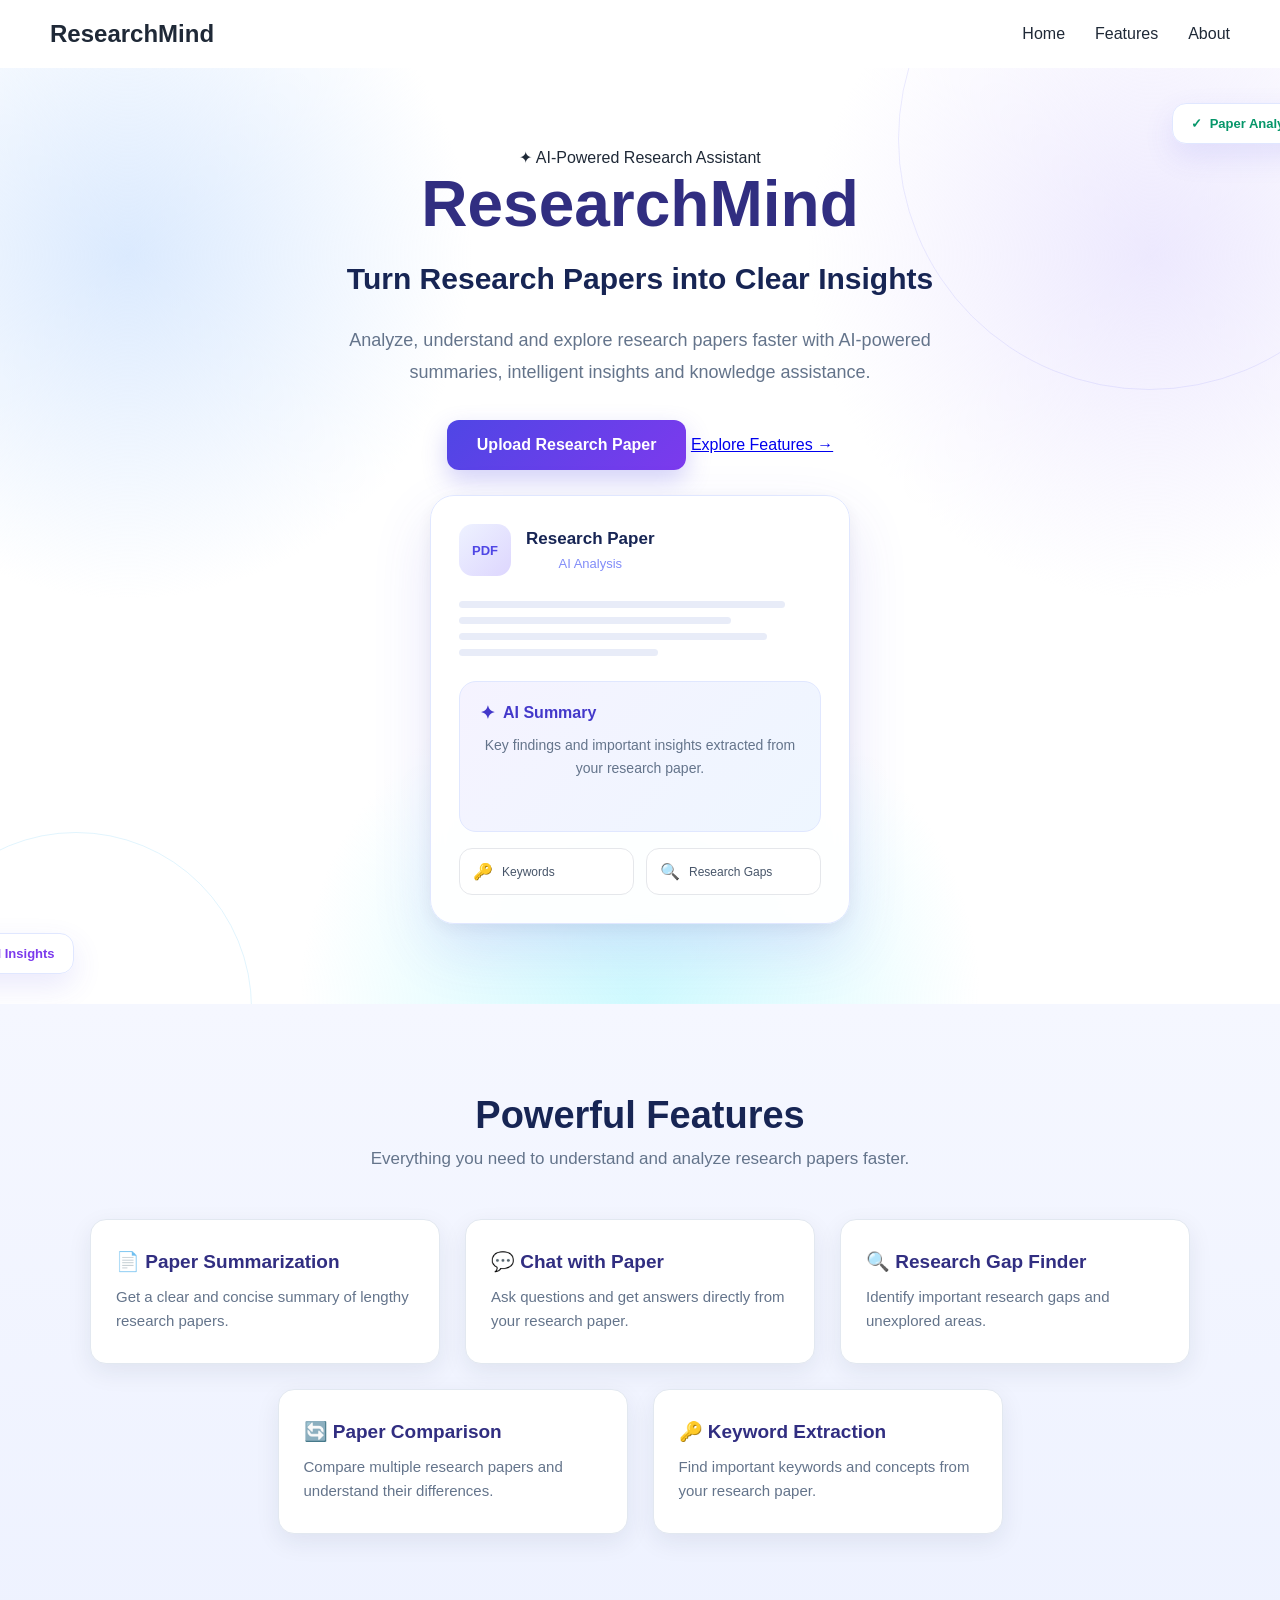
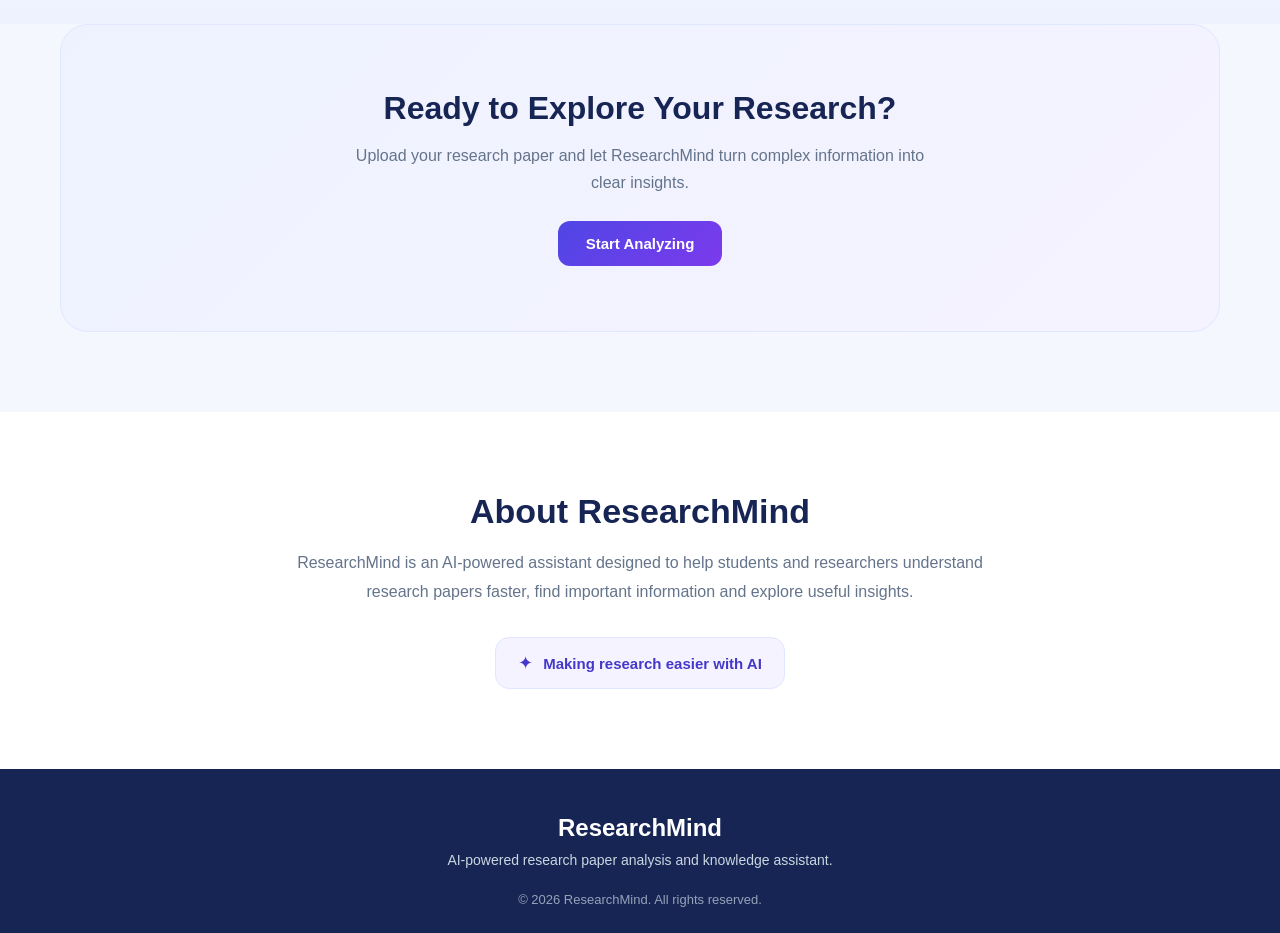
==== frontend/index.html @ e1a3903a "Added ResearchMind frontend" ====
<!DOCTYPE html>
<html lang="en">
<head>
    <meta charset="UTF-8">
    <meta name="viewport" content="width=device-width, initial-scale=1.0">
    <title>ResearchMind</title>

    <link rel="stylesheet" href="css/style.css">
</head>

<body>
    <nav class="navbar">
    <div class="logo">ResearchMind</div>

    <div class="nav-links">
        <a href="#home">Home</a>
        <a href="#features">Features</a>
        <a href="#about">About</a>
    </div>
</nav>

  <section class="hero" id="home">

    <div class="hero-content">

        <span class="hero-badge">✦ AI-Powered Research Assistant</span>

        <h1>ResearchMind</h1>

        <h2>
            Turn Research Papers into
            <span>Clear Insights</span>
        </h2>

        <p>
            Analyze, understand and explore research papers faster
            with AI-powered summaries, intelligent insights and
            knowledge assistance.
        </p>

        <div class="hero-buttons">
            <button>Upload Research Paper</button>
            <a href="#features">Explore Features →</a>
        </div>

    </div>


    <div class="hero-visual">

        <div class="paper-card">

            <div class="paper-top">
                <div class="pdf-icon">PDF</div>

                <div>
                    <strong>Research Paper</strong>
                    <small>AI Analysis</small>
                </div>
            </div>

            <div class="paper-lines">
                <span></span>
                <span></span>
                <span></span>
                <span></span>
            </div>

            <div class="analysis-box">
                <div class="analysis-title">
                    <span>✦</span>
                    AI Summary
                </div>

                <p>
                    Key findings and important insights
                    extracted from your research paper.
                </p>
            </div>

            <div class="mini-cards">

                <div class="mini-card">
                    <b>🔑</b>
                    <span>Keywords</span>
                </div>

                <div class="mini-card">
                    <b>🔍</b>
                    <span>Research Gaps</span>
                </div>

            </div>

        </div>

        <div class="floating-card summary-card">
            <span>✓</span>
            Paper Analyzed
        </div>

        <div class="floating-card insight-card">
            ✦ AI Insights
        </div>

    </div>

</section>
<section class="features" id="features">
    <h2>Powerful Features</h2>
    <p class="features-subtitle">
        Everything you need to understand and analyze research papers faster.
    </p>

    <div class="feature-container">

        <div class="feature-card">
            <h3>📄 Paper Summarization</h3>
            <p>Get a clear and concise summary of lengthy research papers.</p>
        </div>

        <div class="feature-card">
            <h3>💬 Chat with Paper</h3>
            <p>Ask questions and get answers directly from your research paper.</p>
        </div>

        <div class="feature-card">
            <h3>🔍 Research Gap Finder</h3>
            <p>Identify important research gaps and unexplored areas.</p>
        </div>

        <div class="feature-card">
            <h3>🔄 Paper Comparison</h3>
            <p>Compare multiple research papers and understand their differences.</p>
        </div>

        <div class="feature-card">
            <h3>🔑 Keyword Extraction</h3>
            <p>Find important keywords and concepts from your research paper.</p>
        </div>
    </div>
</section>
<section class="cta-section">

    <h2>Ready to Explore Your Research?</h2>

    <p>
        Upload your research paper and let ResearchMind
        turn complex information into clear insights.
    </p>

    <button>Start Analyzing</button>

</section>
<section class="about-section" id="about">

    <h2>About ResearchMind</h2>

    <p>
        ResearchMind is an AI-powered assistant designed to help
        students and researchers understand research papers faster,
        find important information and explore useful insights.
    </p>
    <div class="about-highlight">
    <span>✦</span>
    <strong>Making research easier with AI</strong>
</div>

</section>
<footer class="footer">
    <div class="footer-logo">ResearchMind</div>

    <p>AI-powered research paper analysis and knowledge assistant.</p>

    <span>© 2026 ResearchMind. All rights reserved.</span>
</footer>
    <script src="js/script.js"></script>
</body>
</html>
---- frontend/css/style.css ----
* {
    margin: 0;
    padding: 0;
    box-sizing: border-box;
}

body {
    font-family: Arial, sans-serif;
    background: #f5f7ff;
    color: #1f2937;
}

.hero {
    min-height: 85vh;
    display: flex;
    flex-direction: column;
    justify-content: center;
    align-items: center;
    text-align: center;
    padding: 80px 40px;

    background:
        radial-gradient(circle at 10% 20%, #dbeafe 0%, transparent 25%),
        radial-gradient(circle at 90% 20%, #ede9fe 0%, transparent 25%),
        radial-gradient(circle at 50% 100%, #cffafe 0%, transparent 30%),
        #ffffff;

    position: relative;
    overflow: hidden;
}
.hero::before {
    content: "";
    position: absolute;
    width: 500px;
    height: 500px;
    border: 1px solid rgba(99, 102, 241, 0.12);
    border-radius: 50%;
    top: -180px;
    right: -120px;
}

.hero::after {
    content: "";
    position: absolute;
    width: 350px;
    height: 350px;
    border: 1px solid rgba(14, 165, 233, 0.12);
    border-radius: 50%;
    bottom: -180px;
    left: -100px;
}
.hero h1 {
    font-size: 64px;
    margin-bottom: 18px;
    color: #312e81;
    font-weight: 700;
}

.hero h2 {
    font-size: 30px;
    max-width: 850px;
    margin-bottom: 20px;
    color: #172554;
    line-height: 1.3;
}

.hero p {
    max-width: 650px;
    font-size: 18px;
    line-height: 1.7;
    margin-bottom: 32px;
    color: #64748b;
}

.hero button {
    padding: 15px 32px;
    font-size: 16px;
    font-weight: 600;
    color: white;
    background: linear-gradient(135deg, #4f46e5, #7c3aed);
    border: none;
    border-radius: 10px;
    cursor: pointer;
    box-shadow: 0 8px 20px rgba(79, 70, 229, 0.25);
    transition: 0.3s ease;
}

.hero button:hover {
    transform: translateY(-3px);
    box-shadow: 0 12px 25px rgba(79, 70, 229, 0.35);
}
.navbar {
    width: 100%;
    padding: 20px 50px;
    display: flex;
    justify-content: space-between;
    align-items: center;
    background: white;
}

.logo {
    font-size: 24px;
    font-weight: bold;
}

.nav-links {
    display: flex;
    gap: 30px;
}

.nav-links a {
    text-decoration: none;
    color: #1f2937;
    font-size: 16px;
}
/* Features Section */

.features {
    padding: 90px 60px;
    text-align: center;
    background: linear-gradient(180deg, #f5f7ff, #eef2ff);
}

.features h2 {
    font-size: 38px;
    margin-bottom: 12px;
    color: #172554;
}

.features-subtitle {
    font-size: 17px;
    color: #64748b;
    margin-bottom: 50px;
}

.feature-container {
    max-width: 1100px;
    margin: auto;
    display: grid;
    grid-template-columns: repeat(3, 1fr);
    gap: 25px;
}.feature-container {
    max-width: 1100px;
    margin: auto;
    display: grid;
    grid-template-columns: repeat(6, 1fr);
    gap: 25px;
}

.feature-card {
    grid-column: span 2;
}
.feature-card:nth-child(4) {
    grid-column: 2 / span 2;
}

.feature-card:nth-child(5) {
    grid-column: 4 / span 2;
}

.feature-card {
    background: white;
    padding: 30px 25px;
    border-radius: 16px;
    text-align: left;
    box-shadow: 0 8px 25px rgba(30, 41, 59, 0.08);
    border: 1px solid #e2e8f0;
    transition: 0.3s ease;
}

.feature-card:hover {
    transform: translateY(-8px);
    box-shadow: 0 15px 35px rgba(30, 41, 59, 0.15);
}

.feature-card h3 {
    font-size: 19px;
    margin-bottom: 12px;
    color: #312e81;
}

.feature-card p {
    font-size: 15px;
    line-height: 1.6;
    color: #64748b;
}
.hero-content {
    max-width: 600px;
}

.hero-badge {
    margin-bottom: 24px;
}

.hero-content h1 {
    margin-bottom: 18px;
}

.hero-content h2 {
    margin-bottom: 24px;
    line-height: 1.35;
}

.hero-content p {
    margin-bottom: 32px;
    line-height: 1.8;
}

.hero-buttons {
    margin-top: 8px;
}.analysis-box {
    margin-top: 8px;
}.hero-visual {
    margin-top: 25px;
}.hero-buttons button {
    border: none;
    padding: 16px 30px;
    border-radius: 12px;
    font-size: 16px;
    font-weight: 600;
    cursor: pointer;

    background: linear-gradient(135deg, #4f46e5, #7c3aed);
    color: white;

    box-shadow: 0 10px 25px rgba(79, 70, 229, 0.25);

    transition: all 0.25s ease;
}

.hero-buttons button:hover {
    transform: translateY(-2px);
    box-shadow: 0 14px 30px rgba(79, 70, 229, 0.32);
}/* Research Paper Visual */

.paper-card {
    width: 420px;
    padding: 28px;
    background: rgba(255, 255, 255, 0.92);
    border: 1px solid #e0e7ff;
    border-radius: 24px;
    box-shadow:
        0 25px 60px rgba(79, 70, 229, 0.14),
        0 5px 20px rgba(15, 23, 42, 0.06);
    backdrop-filter: blur(10px);
    position: relative;
}

.paper-top {
    display: flex;
    align-items: center;
    gap: 15px;
    margin-bottom: 25px;
}

.pdf-icon {
    width: 52px;
    height: 52px;
    display: flex;
    align-items: center;
    justify-content: center;
    border-radius: 14px;
    background: linear-gradient(135deg, #eef2ff, #ddd6fe);
    color: #4f46e5;
    font-size: 13px;
    font-weight: 800;
}

.paper-top strong {
    display: block;
    color: #172554;
    font-size: 17px;
    margin-bottom: 5px;
}

.paper-top small {
    color: #818cf8;
    font-size: 13px;
}

.paper-lines {
    display: flex;
    flex-direction: column;
    gap: 9px;
    margin-bottom: 25px;
}

.paper-lines span {
    height: 7px;
    border-radius: 10px;
    background: #e8ecf8;
}

.paper-lines span:nth-child(1) {
    width: 90%;
}

.paper-lines span:nth-child(2) {
    width: 75%;
}

.paper-lines span:nth-child(3) {
    width: 85%;
}

.paper-lines span:nth-child(4) {
    width: 55%;
}

/* AI Summary */

.analysis-box {
    padding: 20px;
    border-radius: 17px;
    background: linear-gradient(135deg, #f5f3ff, #eef6ff);
    border: 1px solid #e0e7ff;
}

.analysis-title {
    display: flex;
    align-items: center;
    gap: 8px;
    color: #4338ca;
    font-weight: 700;
    margin-bottom: 10px;
}

.analysis-title span {
    font-size: 18px;
}

.analysis-box p {
    color: #64748b;
    font-size: 14px;
    line-height: 1.6;
}

/* Small feature cards */

.mini-cards {
    display: flex;
    gap: 12px;
    margin-top: 16px;
}

.mini-card {
    flex: 1;
    padding: 13px;
    border-radius: 13px;
    background: #ffffff;
    border: 1px solid #e5e7eb;
    display: flex;
    align-items: center;
    gap: 9px;
    font-size: 12px;
    color: #475569;
}

.mini-card b {
    font-size: 16px;
}

/* Floating AI cards */

.floating-card {
    position: absolute;
    padding: 12px 17px;
    border-radius: 12px;
    background: white;
    box-shadow: 0 12px 30px rgba(30, 41, 59, 0.12);
    border: 1px solid #e5e7eb;
    font-size: 13px;
    font-weight: 600;
}

.summary-card {
    top: 35px;
    right: -45px;
    color: #059669;
}

.insight-card {
    bottom: 30px;
    left: -45px;
    color: #7c3aed;
}
.floating-card {
    display: flex;
    align-items: center;
    gap: 8px;
    padding: 12px 18px;
    border-radius: 14px;
    background: rgba(255, 255, 255, 0.95);
    border: 1px solid #e0e7ff;
    box-shadow: 0 12px 30px rgba(79, 70, 229, 0.12);
    font-size: 13px;
    font-weight: 600;
    backdrop-filter: blur(8px);
}

.summary-card {
    color: #059669;
}

.insight-card {
    color: #7c3aed;
}
.cta-section {
    margin: 0 60px 80px;
    padding: 65px 30px;
    text-align: center;
    border-radius: 28px;
    background: linear-gradient(135deg, #eef2ff, #f5f3ff);
    border: 1px solid #e0e7ff;
}

.cta-section h2 {
    font-size: 32px;
    color: #172554;
    margin-bottom: 15px;
}

.cta-section p {
    max-width: 600px;
    margin: 0 auto 25px;
    color: #64748b;
    line-height: 1.7;
}

.cta-section button {
    border: none;
    padding: 14px 28px;
    border-radius: 12px;
    background: linear-gradient(135deg, #4f46e5, #7c3aed);
    color: white;
    font-size: 15px;
    font-weight: 600;
    cursor: pointer;
}
.footer {
    padding: 45px 30px 25px;
    text-align: center;
    background: #172554;
    color: white;
}

.footer-logo {
    font-size: 24px;
    font-weight: 700;
    margin-bottom: 10px;
}

.footer p {
    color: #cbd5e1;
    font-size: 14px;
    margin-bottom: 22px;
}

.footer span {
    color: #94a3b8;
    font-size: 13px;
}
html {
    scroll-behavior: smooth;
}
.about-section {
    padding: 80px 60px;
    text-align: center;
    background: white;
}

.about-section h2 {
    font-size: 34px;
    color: #172554;
    margin-bottom: 18px;
}

.about-section p {
    max-width: 750px;
    margin: auto;
    color: #64748b;
    font-size: 16px;
    line-height: 1.8;
}
.about-highlight {
    width: fit-content;
    margin: 30px auto 0;
    padding: 14px 22px;
    border-radius: 14px;
    background: #f5f3ff;
    border: 1px solid #e0e7ff;
    color: #4338ca;
    display: flex;
    align-items: center;
    gap: 10px;
    font-size: 15px;
}

.about-highlight span {
    font-size: 18px;
}
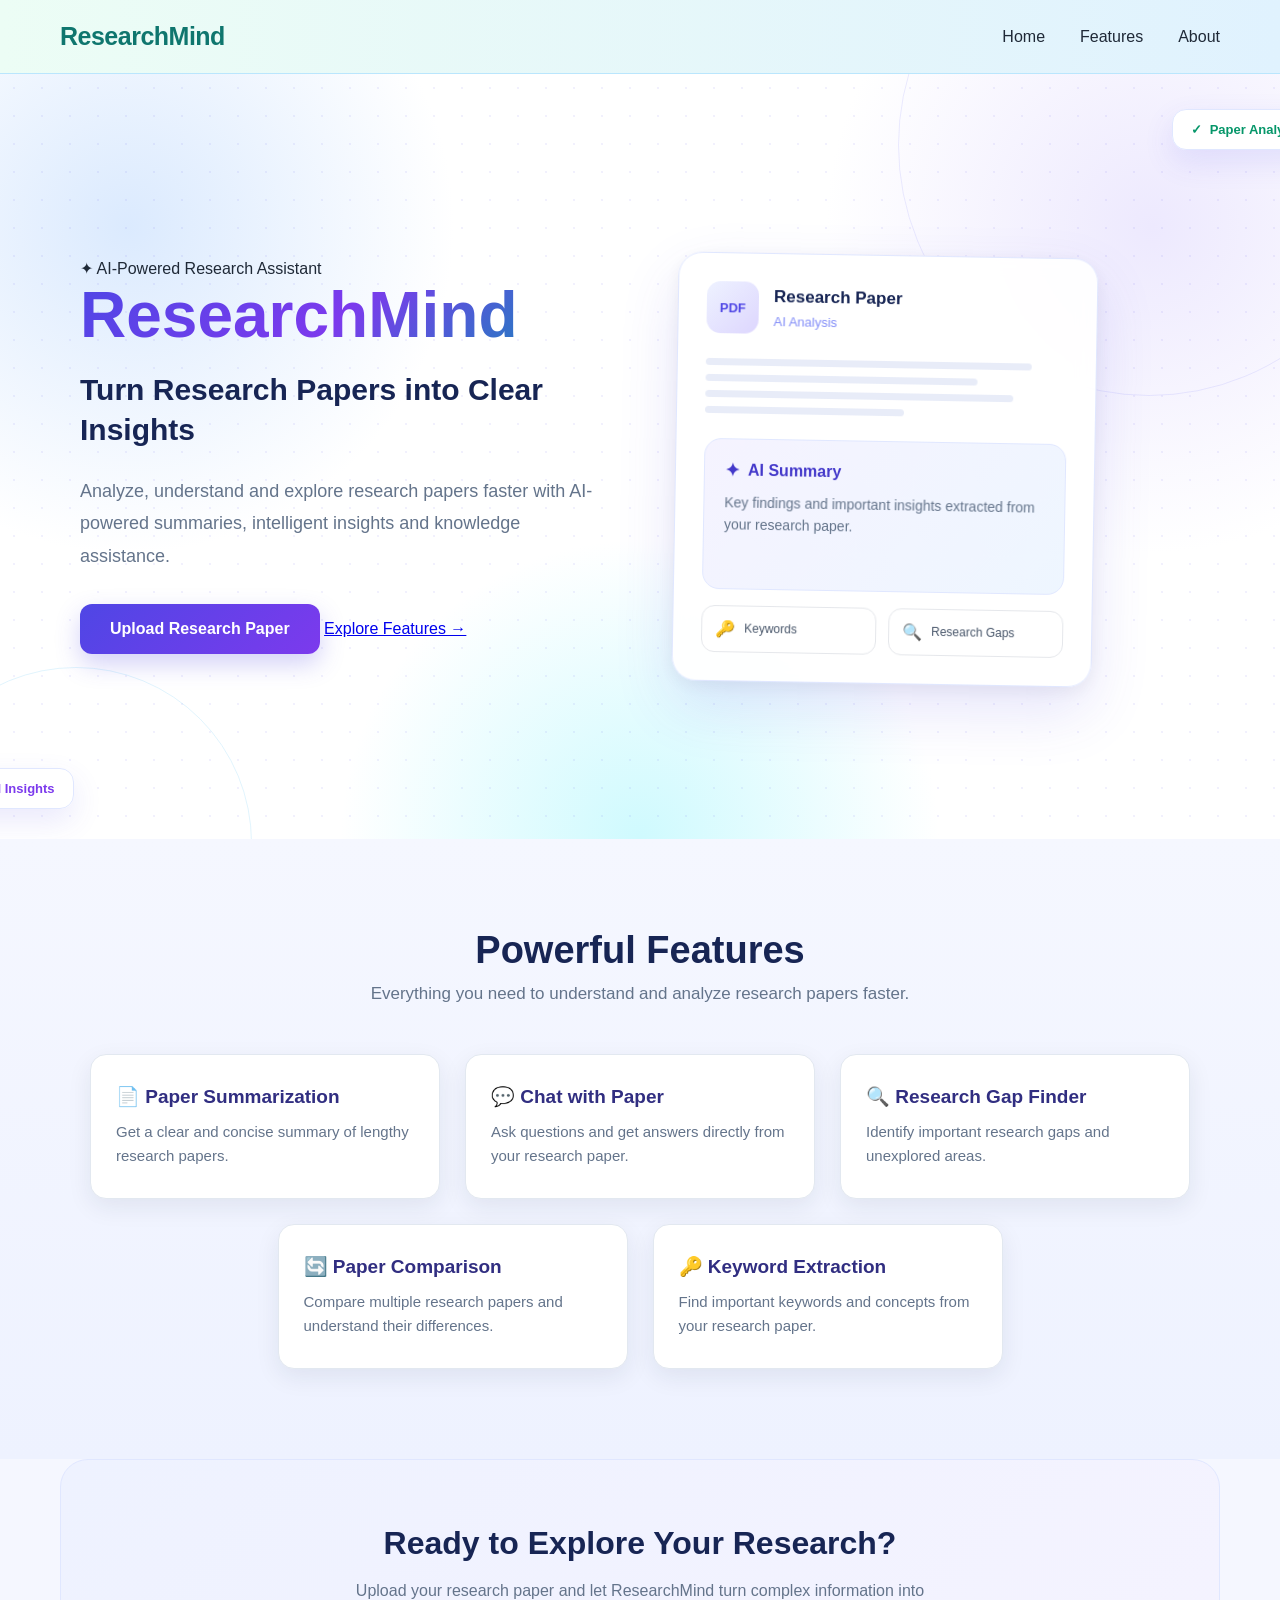
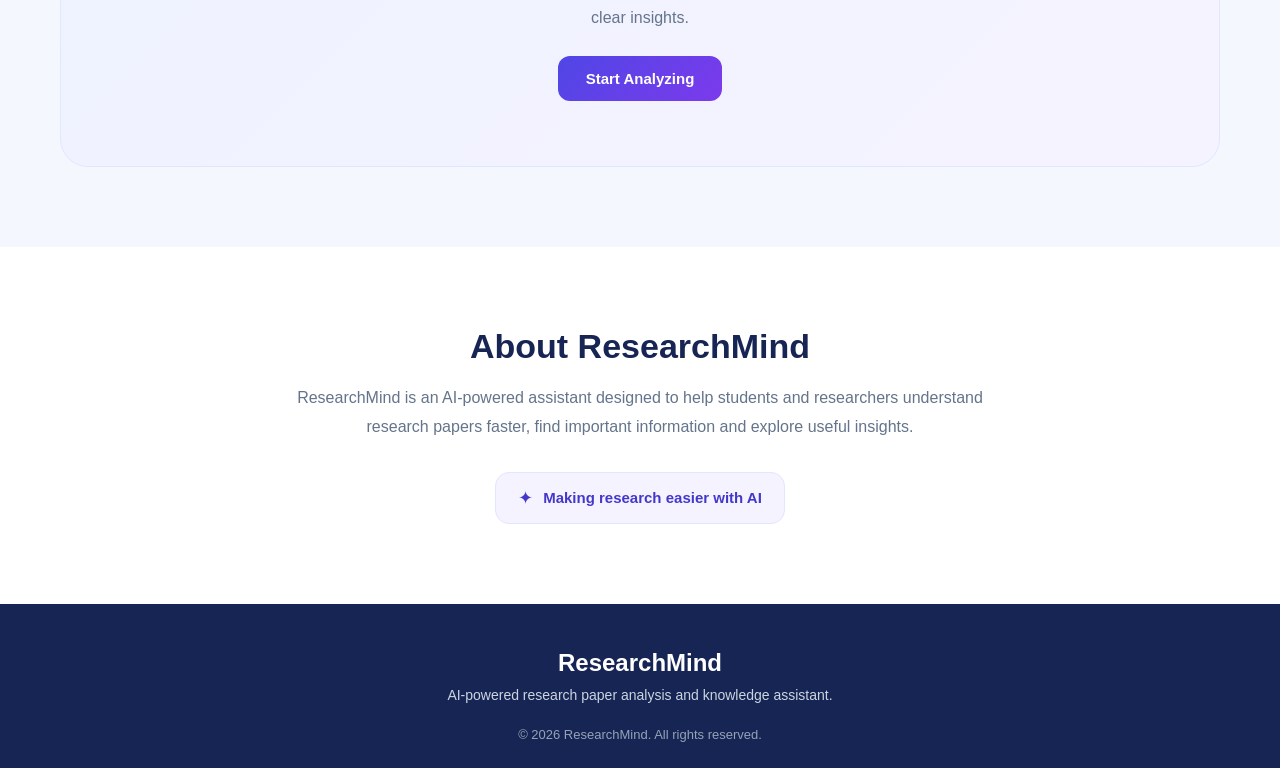
==== commit c1b58e01: "Completed frontend homepage and upload page" ====
--- a/frontend/index.html
+++ b/frontend/index.html
@@ -39,7 +39,7 @@
         </p>
 
         <div class="hero-buttons">
-            <button>Upload Research Paper</button>
+           <a href="upload.html" class="upload-btn">Upload Research Paper</a>
             <a href="#features">Explore Features →</a>
         </div>
 
--- a/frontend/css/style.css
+++ b/frontend/css/style.css
@@ -12,12 +12,11 @@
 
 .hero {
     min-height: 85vh;
-    display: flex;
-    flex-direction: column;
-    justify-content: center;
-    align-items: center;
-    text-align: center;
-    padding: 80px 40px;
+    display: grid;
+    grid-template-columns: 1fr 1fr;
+    align-items: center;
+    gap: 70px;
+    padding: 70px 80px;
 
     background:
         radial-gradient(circle at 10% 20%, #dbeafe 0%, transparent 25%),
@@ -498,4 +497,473 @@
 
 .about-highlight span {
     font-size: 18px;
+}
+.hero-content {
+    text-align: left;
+}
+
+.hero-buttons {
+    justify-content: flex-start;
+}.hero-content h1 {
+    font-family: "Trebuchet MS", sans-serif;
+    font-size: 64px;
+    font-weight: 800;
+    margin-bottom: 18px;
+
+    background: linear-gradient(135deg, #4f46e5, #7c3aed, #0891b2);
+    -webkit-background-clip: text;
+    -webkit-text-fill-color: transparent;
+}
+.paper-card {
+    transform: rotate(1deg);
+    transition: 0.4s ease;
+}
+
+.paper-card:hover {
+    transform: rotate(0deg) translateY(-8px);
+    box-shadow:
+        0 30px 70px rgba(79, 70, 229, 0.18),
+        0 8px 25px rgba(15, 23, 42, 0.08);
+}.paper-card {
+    transform: rotate(1deg);
+    transition: 0.4s ease;
+}
+
+.paper-card:hover {
+    transform: rotate(0deg) translateY(-8px);
+    box-shadow:
+        0 30px 70px rgba(79, 70, 229, 0.18),
+        0 8px 25px rgba(15, 23, 42, 0.08);
+}.hero {
+    background-image:
+        radial-gradient(rgba(79, 70, 229, 0.08) 1px, transparent 1px),
+        radial-gradient(circle at 10% 20%, #dbeafe 0%, transparent 25%),
+        radial-gradient(circle at 90% 20%, #ede9fe 0%, transparent 25%),
+        radial-gradient(circle at 50% 100%, #cffafe 0%, transparent 30%);
+
+    background-size: 28px 28px, auto, auto, auto;
+}.navbar {
+    padding: 22px 60px;
+    border-bottom: 1px solid #eef2ff;
+    box-shadow: 0 4px 18px rgba(30, 41, 59, 0.04);
+}
+
+.logo {
+    font-size: 25px;
+    font-weight: 800;
+    letter-spacing: -0.5px;
+    color: #312e81;
+}
+
+.nav-links {
+    gap: 35px;
+}
+
+.nav-links a {
+    position: relative;
+    font-weight: 500;
+    transition: 0.25s ease;
+}
+
+.nav-links a:hover {
+    color: #4f46e5;
+}
+.navbar {
+    padding: 22px 60px;
+    background: linear-gradient(90deg, #ecfdf5, #e0f2fe);
+    border-bottom: 1px solid #bae6fd;
+    box-shadow: 0 4px 18px rgba(14, 116, 144, 0.08);
+}
+
+.logo {
+    color: #0f766e;
+}.navbar {
+    padding: 22px 60px;
+    background: linear-gradient(90deg, #ecfdf5, #e0f2fe);
+    border-bottom: 1px solid #bae6fd;
+    box-shadow: 0 4px 18px rgba(14, 116, 144, 0.08);
+}
+
+.logo {
+    color: #0f766e;
+}@media (max-width: 900px) {
+
+    .hero {
+        grid-template-columns: 1fr;
+        gap: 40px;
+        padding: 60px 30px;
+        text-align: center;
+    }
+
+    .hero-content {
+        text-align: center;
+    }
+
+    .hero-buttons {
+        justify-content: center;
+    }
+
+    .hero-visual {
+        margin-top: 10px;
+    }
+
+    .paper-card {
+        width: 100%;
+        max-width: 420px;
+        margin: auto;
+    }
+
+    .feature-container {
+        grid-template-columns: 1fr 1fr;
+    }
+
+    .feature-card:nth-child(4),
+    .feature-card:nth-child(5) {
+        grid-column: auto;
+    }
+
+    .navbar {
+        padding: 18px 30px;
+    }
+}
+/* PDF Upload Page */
+
+.upload-section {
+    min-height: calc(100vh - 80px);
+    display: flex;
+    justify-content: center;
+    align-items: center;
+    padding: 70px 30px;
+    background:
+        radial-gradient(circle at 15% 20%, #dbeafe 0%, transparent 25%),
+        radial-gradient(circle at 85% 20%, #ede9fe 0%, transparent 25%),
+        #f8fafc;
+}
+
+.upload-content {
+    width: 100%;
+    max-width: 750px;
+    text-align: center;
+}
+
+.upload-content h1 {
+    font-size: 42px;
+    color: #172554;
+    margin: 22px 0 15px;
+}
+
+.upload-content > p {
+    color: #64748b;
+    font-size: 17px;
+    line-height: 1.7;
+    margin-bottom: 35px;
+}
+
+.upload-box {
+    position: relative;
+    padding: 65px 55px 45px;
+    background: rgba(255, 255, 255, 0.88);
+    border: 1px solid rgba(129, 140, 248, 0.35);
+    border-radius: 32px;
+    box-shadow:
+        0 25px 70px rgba(79, 70, 229, 0.12),
+        inset 0 1px 0 rgba(255, 255, 255, 0.9);
+    backdrop-filter: blur(18px);
+    overflow: hidden;
+    transition: all 0.3s ease;
+}
+
+.upload-box:hover {
+    transform: translateY(-4px);
+    box-shadow:
+        0 30px 80px rgba(79, 70, 229, 0.17),
+        inset 0 1px 0 rgba(255, 255, 255, 1);
+}
+
+.upload-box::before {
+    content: "";
+    position: absolute;
+    width: 230px;
+    height: 230px;
+    border-radius: 50%;
+    background: #ede9fe;
+    top: -125px;
+    right: -85px;
+    opacity: 0.65;
+}
+
+.upload-box::after {
+    content: "";
+    position: absolute;
+    width: 190px;
+    height: 190px;
+    border-radius: 50%;
+    background: #cffafe;
+    bottom: -115px;
+    left: -85px;
+    opacity: 0.6;
+}
+
+.upload-box > * {
+    position: relative;
+    z-index: 2;
+}
+
+.upload-icon {
+    width: 88px;
+    height: 88px;
+    margin: 0 auto 28px;
+
+    display: flex;
+    align-items: center;
+    justify-content: center;
+
+    background: linear-gradient(135deg, #eef2ff, #ecfeff);
+    border: 1px solid #c7d2fe;
+    border-radius: 26px;
+
+    font-size: 42px;
+
+    box-shadow: 0 15px 35px rgba(79, 70, 229, 0.14);
+
+    transition: 0.3s ease;
+}
+
+.upload-icon:hover {
+    transform: translateY(-4px) rotate(-2deg);
+}
+
+.upload-box h2 {
+    color: #312e81;
+    font-size: 24px;
+    margin-bottom: 14px;
+}
+
+.upload-box p {
+    color: #64748b;
+    font-size: 15px;
+    margin-bottom: 28px;
+}
+
+.upload-box > span {
+    display: block;
+    color: #64748b;
+    margin: 22px 0;
+    font-size: 16px;
+}
+
+.choose-btn {
+    display: inline-block;
+    padding: 14px 26px;
+    border-radius: 12px;
+    background: linear-gradient(135deg, #4f46e5, #7c3aed);
+    color: white;
+    font-weight: 600;
+    cursor: pointer;
+    box-shadow: 0 10px 25px rgba(79, 70, 229, 0.22);
+    transition: 0.25s ease;
+    margin-bottom: 28px;
+    margin-top: 10px;
+}
+
+.choose-btn:hover {
+    transform: translateY(-2px);
+}
+
+#pdf-file {
+    display: none;
+}
+
+.upload-box small {
+    display: block;
+    margin-top: 18px;
+    color: #94a3b8;
+}.upload-btn {
+    display: inline-block;
+    padding: 16px 30px;
+    border-radius: 12px;
+    background: linear-gradient(135deg, #4f46e5, #7c3aed);
+    color: white !important;
+    text-decoration: none !important;
+    font-size: 16px;
+    font-weight: 600;
+    box-shadow: 0 10px 25px rgba(79, 70, 229, 0.25);
+    transition: all 0.25s ease;
+}
+
+.upload-btn:hover {
+    transform: translateY(-2px);
+    box-shadow: 0 14px 30px rgba(79, 70, 229, 0.32);
+}
+.upload-success {
+    margin-top: 20px;
+    padding: 12px 18px;
+    border-radius: 12px;
+    background: #ecfdf5;
+    border: 1px solid #a7f3d0;
+    color: #047857;
+    font-size: 14px;
+    font-weight: 600;
+}
+.upload-success {
+    position: fixed;
+    top: 50%;
+    left: 50%;
+    transform: translate(-50%, -50%);
+    width: 360px;
+    padding: 35px 30px;
+    text-align: center;
+    background: white;
+    border: 1px solid #dbeafe;
+    border-radius: 22px;
+    box-shadow: 0 25px 70px rgba(15, 23, 42, 0.18);
+    z-index: 1000;
+}
+
+.success-icon {
+    width: 58px;
+    height: 58px;
+    margin: 0 auto 18px;
+    display: flex;
+    align-items: center;
+    justify-content: center;
+    border-radius: 50%;
+    background: #dcfce7;
+    color: #16a34a;
+    font-size: 30px;
+    font-weight: bold;
+}
+
+.upload-success h3 {
+    color: #172554;
+    font-size: 21px;
+    margin-bottom: 10px;
+}
+
+.upload-success p {
+    color: #64748b;
+    font-size: 14px;
+    margin-bottom: 22px;
+}
+
+.success-close {
+    border: none;
+    padding: 11px 25px;
+    border-radius: 10px;
+    background: linear-gradient(135deg, #4f46e5, #7c3aed);
+    color: white;
+    font-weight: 600;
+    cursor: pointer;
+}
+.upload-box {
+    position: relative;
+    overflow: hidden;
+    transition: 0.3s ease;
+}
+
+.upload-box::before {
+    content: "";
+    position: absolute;
+    width: 180px;
+    height: 180px;
+    border-radius: 50%;
+    background: #eef2ff;
+    top: -80px;
+    right: -60px;
+    z-index: 0;
+}
+
+.upload-box::after {
+    content: "";
+    position: absolute;
+    width: 140px;
+    height: 140px;
+    border-radius: 50%;
+    background: #ecfeff;
+    bottom: -70px;
+    left: -50px;
+    z-index: 0;
+}
+
+.upload-box > * {
+    position: relative;
+    z-index: 1;
+}
+
+.upload-icon {
+    width: 70px;
+    height: 70px;
+    margin: 0 auto 18px;
+    display: flex;
+    align-items: center;
+    justify-content: center;
+    background: #eef2ff;
+    border-radius: 18px;
+    font-size: 36px;
+    box-shadow: 0 8px 20px rgba(79, 70, 229, 0.10);
+}
+
+.choose-btn {
+    min-width: 180px;
+}
+.file-info {
+    margin-top: 25px;
+    padding: 18px 20px;
+    display: flex;
+    align-items: center;
+    gap: 15px;
+    text-align: left;
+    background: white;
+    border: 1px solid #e0e7ff;
+    border-radius: 16px;
+    box-shadow: 0 10px 30px rgba(79, 70, 229, 0.10);
+}
+
+.file-info-icon {
+    width: 48px;
+    height: 48px;
+    display: flex;
+    align-items: center;
+    justify-content: center;
+    background: #eef2ff;
+    border-radius: 12px;
+    font-size: 24px;
+}
+
+.file-details {
+    flex: 1;
+    display: flex;
+    flex-direction: column;
+    gap: 5px;
+    min-width: 0;
+}
+
+.file-details strong {
+    color: #172554;
+    font-size: 14px;
+    overflow: hidden;
+    text-overflow: ellipsis;
+    white-space: nowrap;
+}
+
+.file-details span {
+    color: #94a3b8;
+    font-size: 12px;
+}
+
+.analyze-btn {
+    border: none;
+    padding: 12px 18px;
+    border-radius: 10px;
+    background: linear-gradient(135deg, #4f46e5, #7c3aed);
+    color: white;
+    font-size: 13px;
+    font-weight: 600;
+    cursor: pointer;
+    transition: 0.25s ease;
+}
+
+.analyze-btn:hover {
+    transform: translateY(-2px);
+    box-shadow: 0 8px 20px rgba(79, 70, 229, 0.25);
 }
